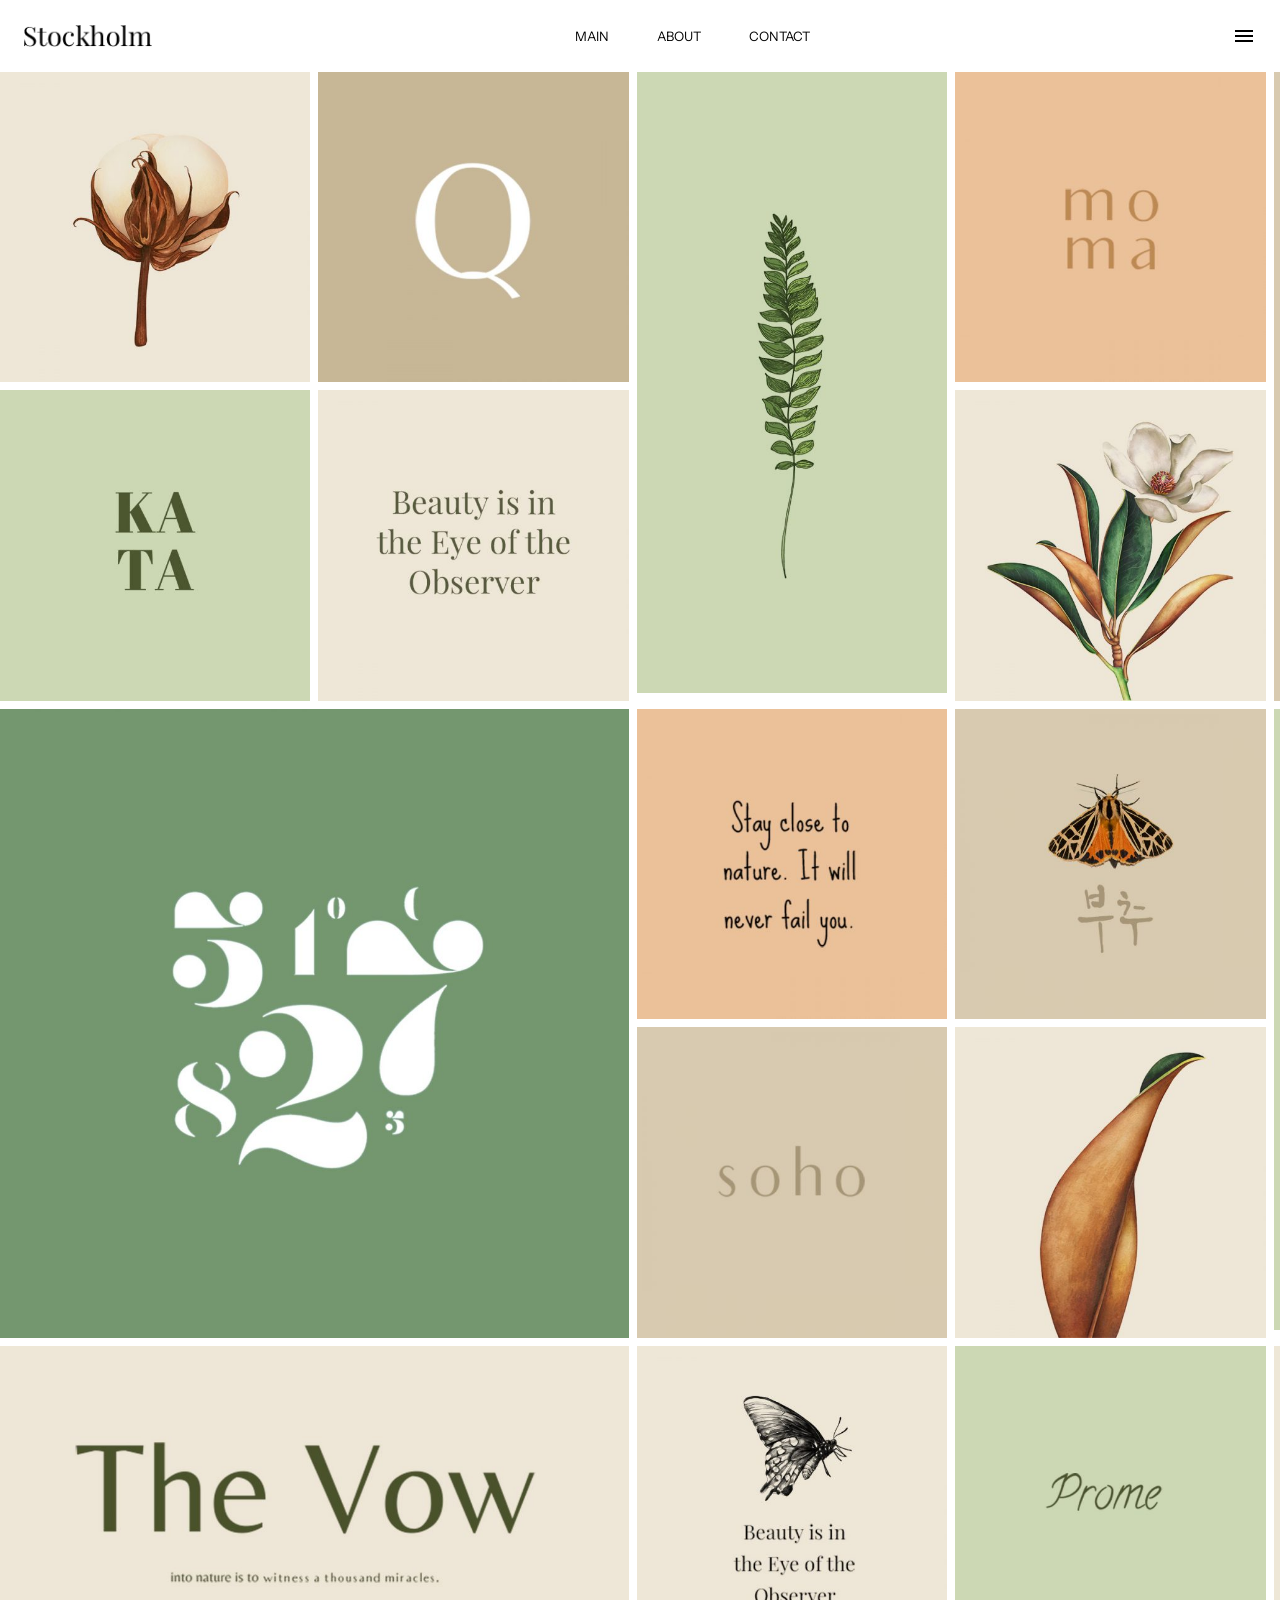
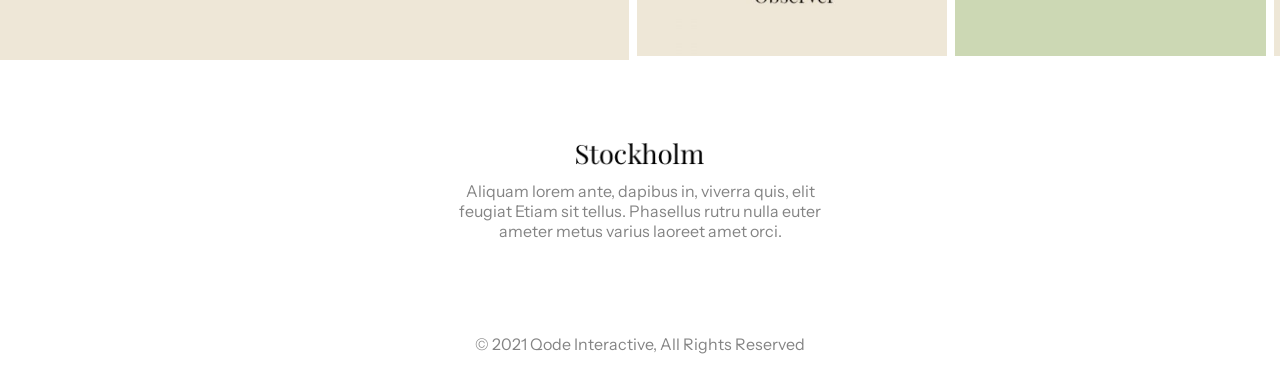
==== index.html @ b2911836 "first commit" ====
<!DOCTYPE html>
<html lang="en">
<head>
    <meta charset="UTF-8">
    <meta name="viewport" content="width=device-width, initial-scale=1.0">
    <link href="https://fonts.googleapis.com/css2?family=Material+Symbols+Outlined" rel="stylesheet" />
    <link rel="stylesheet" href="css/index.css">
    <title>Stockholm</title>
</head>
<body>
    
    <header class="header">
        <img class="header__logo" src="media/Logo-dark.png" alt="">
        <nav class="header_menu">
            <ul>
                <li class="header__link"><a href="#">MAIN</a></li>
                <li class="header__link"><a href="about.html">ABOUT</a></li>
                <li class="header__link"><a href="#">CONTACT</a></li>
            </ul>

        </nav>
        <span class="material-symbols-outlined">menu</span>

    </header>


    <main>
        <section class="main_section">
            <img class="image-1" src="media/Masonry-list-img-1-500x500.jpg" alt="">
            <img class="image-2" src="media/Masonry-list-img-2-500x500.jpg" alt="">
            <img class="image-3" src="media/Masonry-list-img-3-500x1000.jpg" alt="">
            <img class="image-4" src="media/Masonry-list-img-4-500x500.jpg" alt="">
            <img class="image-5" src="media/Masonry-list-img-5-1000x1000.jpg" alt="">
            <img class="image-6" src="media/Masonry-list-img-6-500x500.jpg" alt="">
            <img class="image-7" src="media/Masonry-list-img-7-500x500.jpg" alt="">
            <img class="image-8" src="media/Masonry-list-img-8-500x500.jpg" alt="">
            <img class="image-9" src="media/Masonry-list-img-9-1000x1000.jpg" alt="">
            <img class="image-10" src="media/Masonry-list-img-10-500x500.jpg" alt="">
            <img class="image-11" src="media/Masonry-list-img-11-500x500.jpg" alt="">
            <img class="image-12" src="media/Masonry-list-img-12-500x1000.jpg" alt="">
            <img class="image-13" src="media/Masonry-list-img-13-500x500.jpg" alt="">
            <img class="image-14" src="media/Masonry-list-img-14-500x500.jpg" alt="">
            <img class="image-15" src="media/Masonry-list-img-15-500x500.jpg" alt="">
            <img class="image-16" src="media/Masonry-list-img-16-500x500.jpg" alt="">
            <img class="image-17" src="media/Masonry-list-img-17-1000x500.jpg" alt="">
            <img class="image-18" src="media/Masonry-list-img-18-500x500.jpg" alt="">
            <img class="image-19" src="media/Masonry-list-img-19-500x500.jpg" alt="">
            <img class="image-20" src="media/Masonry-list-img-20-500x500.jpg" alt="">
            <img class="image-21" src="media/Masonry-list-img-21-500x500.jpg" alt="">
        </section>

        <section class="second_section">
            <img class="header__logo" src="media/Logo-dark.png" alt="">
            <div class="content">
                <p>Aliquam lorem ante, dapibus in, viverra quis, elit feugiat
                Etiam sit tellus. Phasellus rutru nulla euter ameter
                metus varius laoreet amet orci. </p>
            </div>
        </section>
    </main>
    

    <footer>

        <div>
            <p>
                © 2021 Qode Interactive, All Rights Reserved
            </p>
        </div>
    </footer>


</body>
</html>
---- css/index.css ----
@import url('https://fonts.googleapis.com/css2?family=Hedvig+Letters+Serif:opsz@12..24&family=Instrument+Sans:ital,wght@0,400..700;1,400..700&family=Open+Sans:ital,wght@0,300..800;1,300..800&display=swap');
* {
    padding: 0;
    margin: 0;
    box-sizing: border-box;
}


:root {

    --max_width_xl: 120rem;
    --font-text: "Instrument Sans", sans-serif;

    /* Color */
    --color-text: #848484;

    --banner-min-width: 30vh;

}

img {
    max-width: 100%;
    width: 100%;
}

a {
    text-decoration: none;
    color: inherit;
}

.header__logo{
    max-width: 8rem;
}   

.header {
    display: flex;
    padding: 1.5rem;
    justify-content: space-between;
    align-items: center;
    max-width: var(--max_width_xl);
}

.header_menu {

    & ul {
        list-style: none;
        display: flex;
        flex-flow: row nowrap;
        align-items: center;
        gap: 3rem;
    }
    
    & ul li {
        font-family: var(--font-text);
        font-size: 13px;
    }

    & ul li:hover {
        color: #77875B;
    }
}


.main_section {
    display: grid;
    grid-template-columns: repeat(6, 19.4rem);
    grid-template-rows: repeat(5, 19.4rem);
    gap: .5rem;

    & .image-1 {
        grid-column: 1 / 2;
        grid-row: 1 / 2;
    }
    & .image-2 {
        grid-column: 2 / 3;
        grid-row: 1 / 2;
    }

    & .image-3 {
        grid-column: 3 / 4;
        grid-row: 1 / 2;
    }
    
    & .image-4 {
        grid-column: 4 / 5;
        grid-row: 1 / 2;
    }

    & .image-5 {
        grid-column: 5 / 7;
        grid-row: 1 / 3;
    }

    & .image-6 {
        grid-column: 1 / 2;
        grid-row: 2 / 3;
    }

    & .image-7 {
        grid-column: 2 / 3;
        grid-row: 2 / 3;
    }


    & .image-8 {
        grid-column: 4  / 5;
        grid-row: 2 / 3;

    }

    & .image-9 {
        grid-column: 1  / 3;
        grid-row: 3 / 5;

    }

    & .image-10 {
        grid-column: 4  / 5;
        grid-row: 3 / 4;

    }

    & .image-11 {
        grid-column: 3  / 4;
        grid-row: 3 / 4;

    }

    & .image-12 {
        grid-column: 5  / 6;
        grid-row: 3 / 5;

    }

    & .image-13 {
        grid-column: 6  / 7;
        grid-row: 3 / 4;

    }

    & .image-14 {
        grid-column: 4 / 5;
        grid-row: 4 / 5;
    }

    & .image-15 {
        grid-column: 3 / 4;
        grid-row: 4 / 5;
    }

    & .image-16 {
        grid-column: 6 / 7;
        grid-row: 4 / 5;
    }

    & .image-17 {
        grid-column: 1 / 3;
        grid-row: 5 / 6;
    }

    & .image-18 {
        grid-column: 4 / 5;
        grid-row: 5 / 6;
    }

    & .image-19 {
        grid-column: 3 / 4;
        grid-row: 5 / 6;
    }
    
    & .image-20 {
        grid-column: 6 / 7;
        grid-row: 5 / 6;
    }

    & .image-21 {
        grid-column: 5 / 6;
        grid-row: 5 / 6;
    }
    
}

.second_section {
    margin: 0 auto;
    display: flex;
    flex-flow: column nowrap;
    justify-content: center;
    align-items: center;
    padding: 87px 0 61px 0;
    gap: 1rem;
}
.content {
    width: 400px;
    & p {
        font-family: var(--font-text);
        color: var(--color-text);
        text-align: center;
    }
}

footer{
    padding: 2rem;
    font-family: var(--font-text);
    color: var(--color-text);
    text-align: center;
}

.hero-banner--small {
    background-image: url(../media/Masonry-list-img-20-500x500.jpg);
    background-size: cover;
    background-repeat: no-repeat;
    background-position: center left;
    min-height: var(--banner-min-width);


}
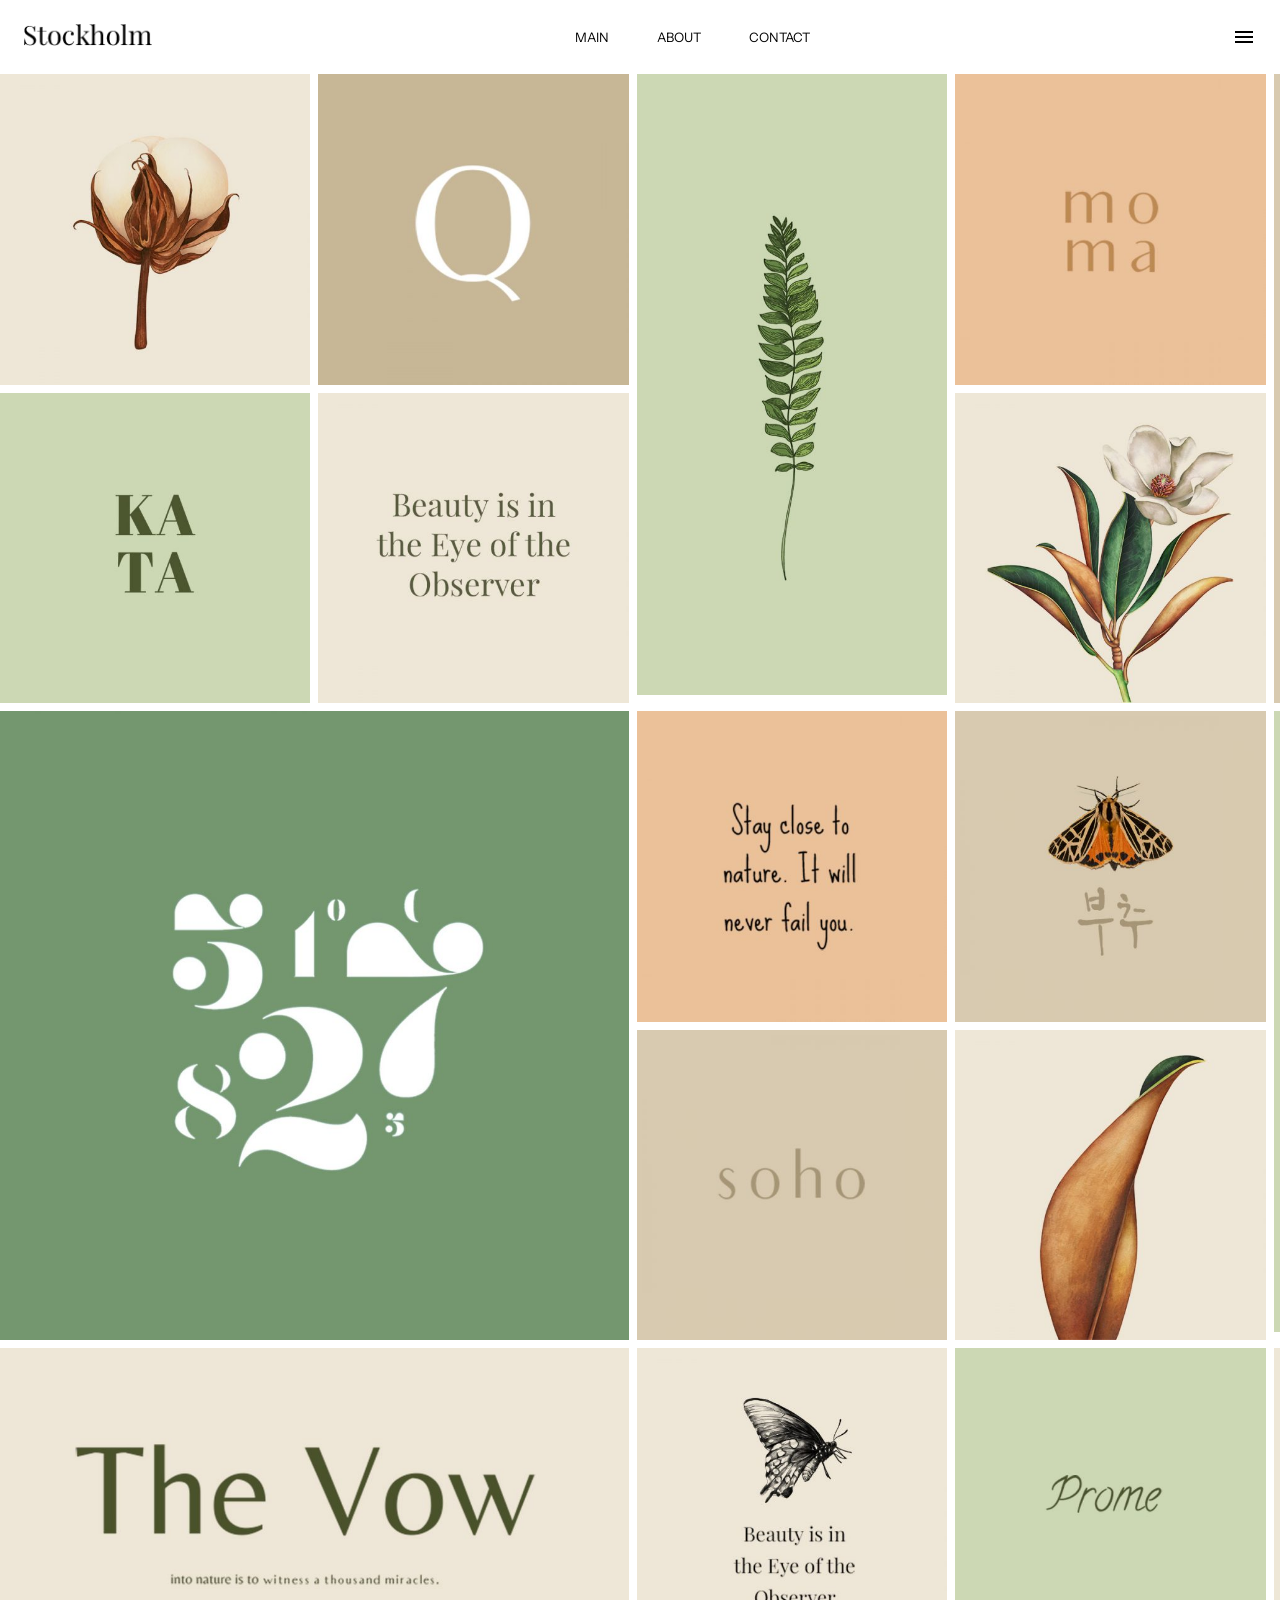
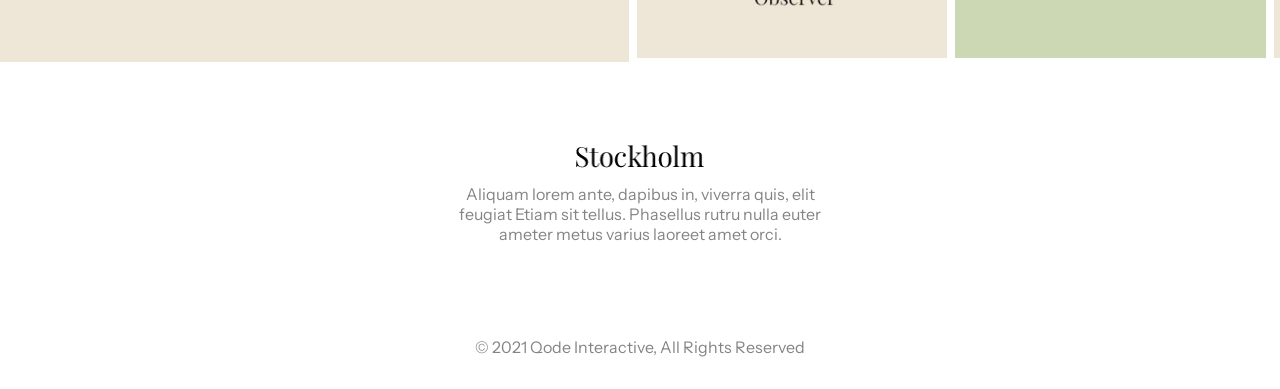
==== commit c4c4d818: "first commit" ====
--- a/index.html
+++ b/index.html
@@ -8,21 +8,19 @@
     <title>Stockholm</title>
 </head>
 <body>
-    
     <header class="header">
-        <img class="header__logo" src="media/Logo-dark.png" alt="">
+        <a href="#">
+            <img class="header__logo" src="media/Logo-dark.png" alt="">
+        </a>
         <nav class="header_menu">
             <ul>
                 <li class="header__link"><a href="#">MAIN</a></li>
                 <li class="header__link"><a href="about.html">ABOUT</a></li>
                 <li class="header__link"><a href="#">CONTACT</a></li>
             </ul>
-
         </nav>
         <span class="material-symbols-outlined">menu</span>
-
     </header>
-
 
     <main>
         <section class="main_section">
@@ -59,7 +57,6 @@
         </section>
     </main>
     
-
     <footer>
 
         <div>
@@ -69,6 +66,5 @@
         </div>
     </footer>
 
-
 </body>
 </html>
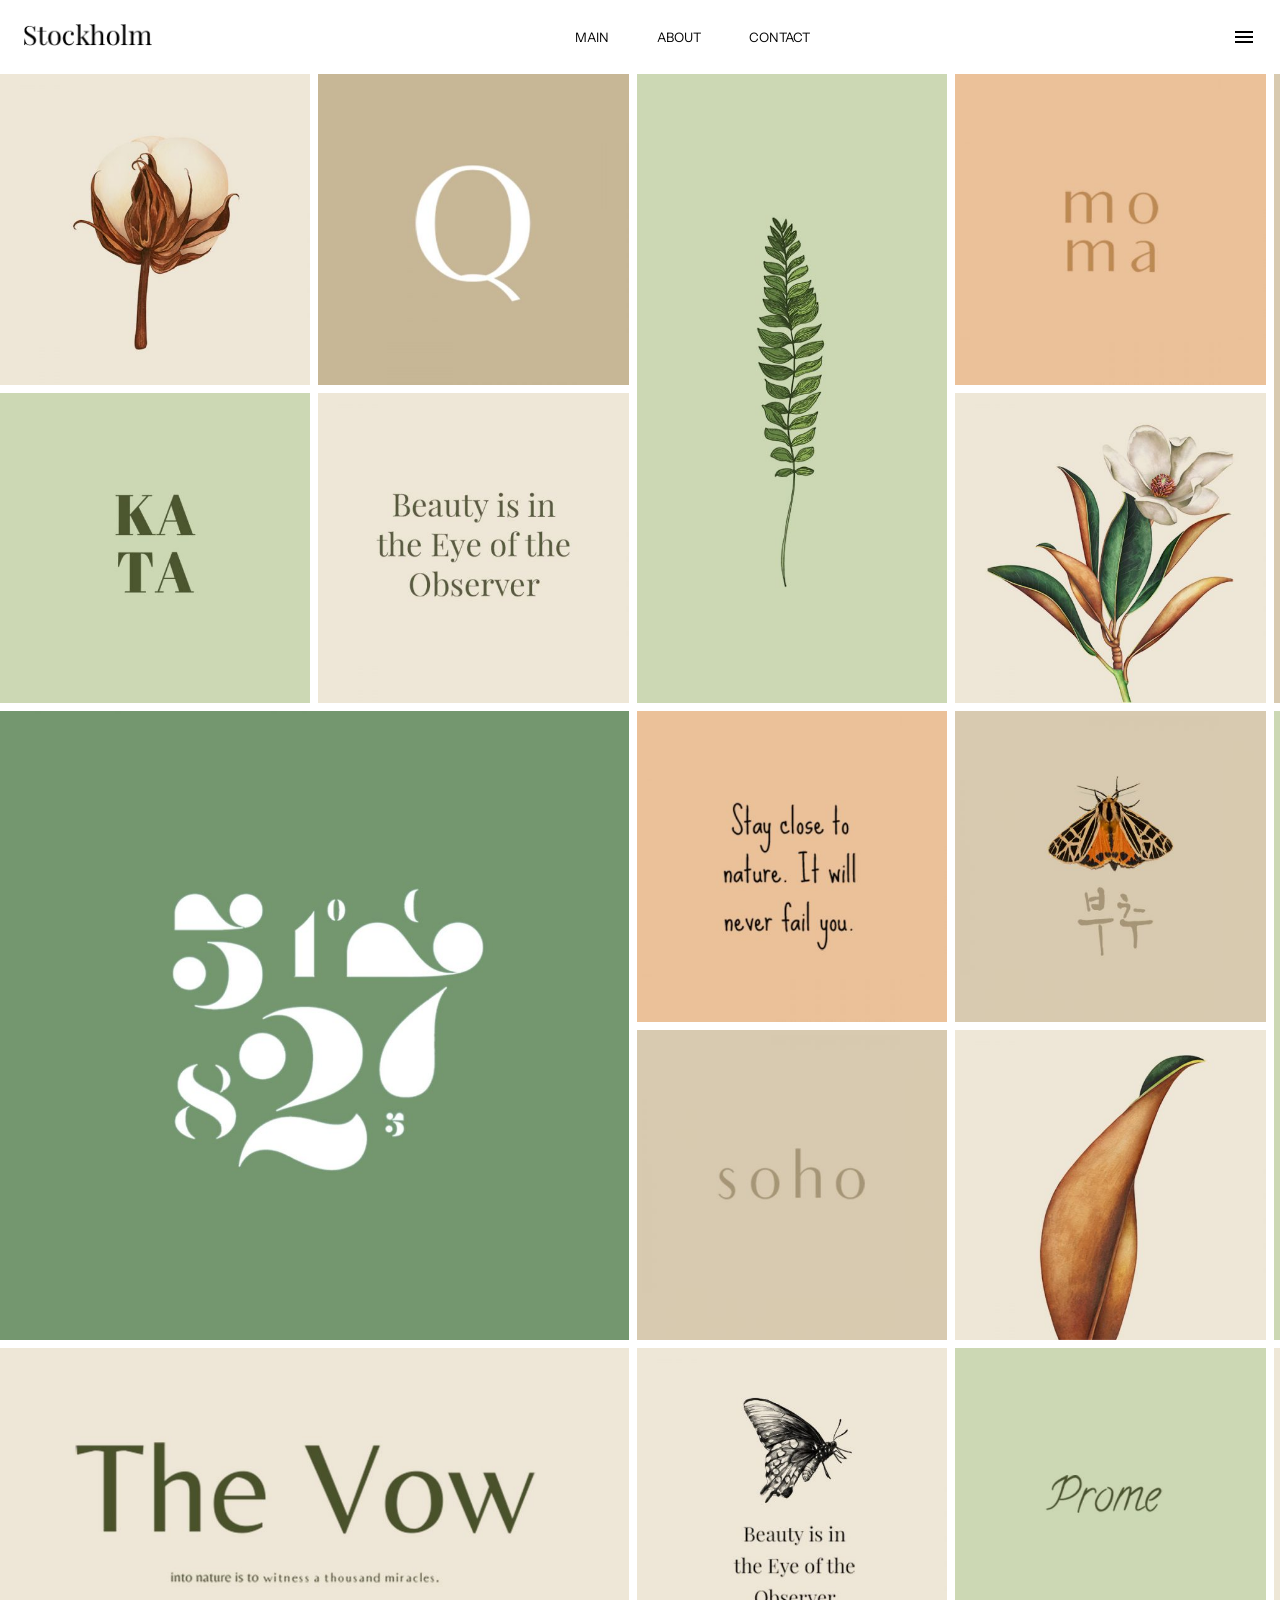
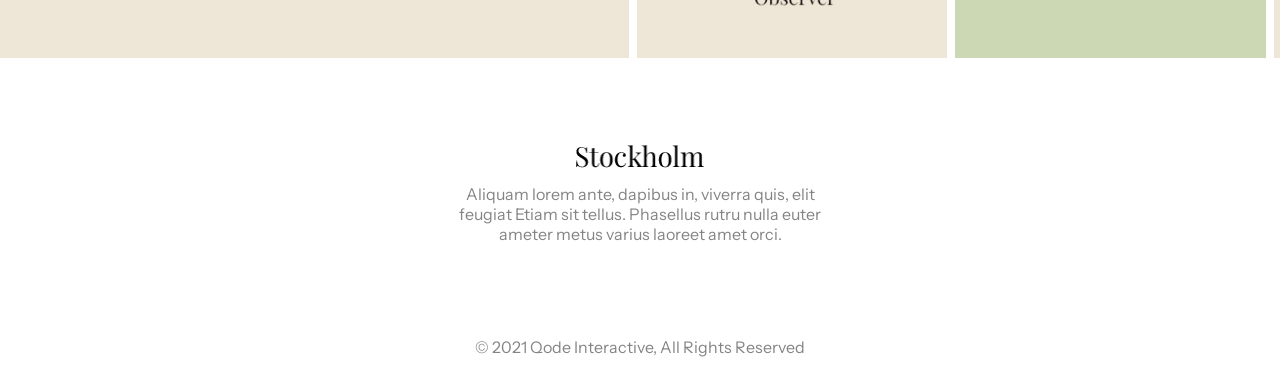
==== commit a8836e1f: "Modiffies index.css" ====
--- a/index.html
+++ b/index.html
@@ -1,5 +1,6 @@
 <!DOCTYPE html>
 <html lang="en">
+
 <head>
     <meta charset="UTF-8">
     <meta name="viewport" content="width=device-width, initial-scale=1.0">
@@ -7,6 +8,7 @@
     <link rel="stylesheet" href="css/index.css">
     <title>Stockholm</title>
 </head>
+
 <body>
     <header class="header">
         <a href="#">
@@ -22,43 +24,40 @@
         <span class="material-symbols-outlined">menu</span>
     </header>
 
-    <main>
-        <section class="main_section">
-            <img class="image-1" src="media/Masonry-list-img-1-500x500.jpg" alt="">
-            <img class="image-2" src="media/Masonry-list-img-2-500x500.jpg" alt="">
-            <img class="image-3" src="media/Masonry-list-img-3-500x1000.jpg" alt="">
-            <img class="image-4" src="media/Masonry-list-img-4-500x500.jpg" alt="">
-            <img class="image-5" src="media/Masonry-list-img-5-1000x1000.jpg" alt="">
-            <img class="image-6" src="media/Masonry-list-img-6-500x500.jpg" alt="">
-            <img class="image-7" src="media/Masonry-list-img-7-500x500.jpg" alt="">
-            <img class="image-8" src="media/Masonry-list-img-8-500x500.jpg" alt="">
-            <img class="image-9" src="media/Masonry-list-img-9-1000x1000.jpg" alt="">
-            <img class="image-10" src="media/Masonry-list-img-10-500x500.jpg" alt="">
-            <img class="image-11" src="media/Masonry-list-img-11-500x500.jpg" alt="">
-            <img class="image-12" src="media/Masonry-list-img-12-500x1000.jpg" alt="">
-            <img class="image-13" src="media/Masonry-list-img-13-500x500.jpg" alt="">
-            <img class="image-14" src="media/Masonry-list-img-14-500x500.jpg" alt="">
-            <img class="image-15" src="media/Masonry-list-img-15-500x500.jpg" alt="">
-            <img class="image-16" src="media/Masonry-list-img-16-500x500.jpg" alt="">
-            <img class="image-17" src="media/Masonry-list-img-17-1000x500.jpg" alt="">
-            <img class="image-18" src="media/Masonry-list-img-18-500x500.jpg" alt="">
-            <img class="image-19" src="media/Masonry-list-img-19-500x500.jpg" alt="">
-            <img class="image-20" src="media/Masonry-list-img-20-500x500.jpg" alt="">
-            <img class="image-21" src="media/Masonry-list-img-21-500x500.jpg" alt="">
-        </section>
+    <section class="main_section">
+        <img class="image image-1" src="media/Masonry-list-img-1-500x500.jpg" alt="">
+        <img class="image image-2" src="media/Masonry-list-img-2-500x500.jpg" alt="">
+        <img class="image image-3" src="media/Masonry-list-img-3-500x1000.jpg" alt="">
+        <img class="image image-4" src="media/Masonry-list-img-4-500x500.jpg" alt="">
+        <img class="image image-5" src="media/Masonry-list-img-5-1000x1000.jpg" alt="">
+        <img class="image image-6" src="media/Masonry-list-img-6-500x500.jpg" alt="">
+        <img class="image image-7" src="media/Masonry-list-img-7-500x500.jpg" alt="">
+        <img class="image image-8" src="media/Masonry-list-img-8-500x500.jpg" alt="">
+        <img class="image image-9" src="media/Masonry-list-img-9-1000x1000.jpg" alt="">
+        <img class="image image-11" src="media/Masonry-list-img-11-500x500.jpg" alt="">
+        <img class="image image-10" src="media/Masonry-list-img-10-500x500.jpg" alt="">
+        <img class="image image-12" src="media/Masonry-list-img-12-500x1000.jpg" alt="">
+        <img class="image image-13" src="media/Masonry-list-img-13-500x500.jpg" alt="">
+        <img class="image image-15" src="media/Masonry-list-img-15-500x500.jpg" alt="">
+        <img class="image image-14" src="media/Masonry-list-img-14-500x500.jpg" alt="">
+        <img class="image image-16" src="media/Masonry-list-img-16-500x500.jpg" alt="">
+        <img class="image image-17" src="media/Masonry-list-img-17-1000x500.jpg" alt="">
+        <img class="image image-19" src="media/Masonry-list-img-19-500x500.jpg" alt="">
+        <img class="image image-18" src="media/Masonry-list-img-18-500x500.jpg" alt="">
+        <img class="image image-21" src="media/Masonry-list-img-21-500x500.jpg" alt="">
+        <img class="image image-20" src="media/Masonry-list-img-20-500x500.jpg" alt="">
+    </section>
 
-        <section class="second_section">
-            <img class="header__logo" src="media/Logo-dark.png" alt="">
-            <div class="content">
-                <p>Aliquam lorem ante, dapibus in, viverra quis, elit feugiat
+    <section class="second_section">
+        <img class="header__logo" src="media/Logo-dark.png" alt="">
+        <div class="content">
+            <p>Aliquam lorem ante, dapibus in, viverra quis, elit feugiat
                 Etiam sit tellus. Phasellus rutru nulla euter ameter
                 metus varius laoreet amet orci. </p>
-            </div>
-        </section>
-    </main>
-    
+        </div>
+    </section>
+
     <footer>
-
         <div>
             <p>
                 © 2021 Qode Interactive, All Rights Reserved
--- a/css/index.css
+++ b/css/index.css
@@ -60,125 +60,44 @@
     }
 }
 
+.image {
+    width: 100%;
+    height: 100%;
+    object-fit: cover;
+    display: block;
+}
 
 .main_section {
     display: grid;
     grid-template-columns: repeat(6, 19.4rem);
-    grid-template-rows: repeat(5, 19.4rem);
+    grid-auto-rows: 19.4rem;
     gap: .5rem;
-
-    & .image-1 {
-        grid-column: 1 / 2;
-        grid-row: 1 / 2;
-    }
-    & .image-2 {
-        grid-column: 2 / 3;
-        grid-row: 1 / 2;
-    }
 
     & .image-3 {
         grid-column: 3 / 4;
-        grid-row: 1 / 2;
-    }
-    
-    & .image-4 {
-        grid-column: 4 / 5;
-        grid-row: 1 / 2;
+        grid-row: 1 / 3;
     }
 
     & .image-5 {
-        grid-column: 5 / 7;
-        grid-row: 1 / 3;
-    }
-
-    & .image-6 {
-        grid-column: 1 / 2;
-        grid-row: 2 / 3;
-    }
-
-    & .image-7 {
-        grid-column: 2 / 3;
-        grid-row: 2 / 3;
-    }
-
-
-    & .image-8 {
-        grid-column: 4  / 5;
-        grid-row: 2 / 3;
-
+        grid-column: 5 / span 2;
+        grid-row: 1 / span 2;
     }
 
     & .image-9 {
-        grid-column: 1  / 3;
-        grid-row: 3 / 5;
-
-    }
-
-    & .image-10 {
-        grid-column: 4  / 5;
-        grid-row: 3 / 4;
-
-    }
-
-    & .image-11 {
-        grid-column: 3  / 4;
-        grid-row: 3 / 4;
-
+        grid-column: 1 / span 2;
+        grid-row: 3 / span 2;
     }
 
     & .image-12 {
-        grid-column: 5  / 6;
-        grid-row: 3 / 5;
-
-    }
-
-    & .image-13 {
-        grid-column: 6  / 7;
-        grid-row: 3 / 4;
-
-    }
-
-    & .image-14 {
-        grid-column: 4 / 5;
-        grid-row: 4 / 5;
-    }
-
-    & .image-15 {
-        grid-column: 3 / 4;
-        grid-row: 4 / 5;
-    }
-
-    & .image-16 {
-        grid-column: 6 / 7;
-        grid-row: 4 / 5;
+        grid-column: 5 / 6;
+        grid-row: 3 / span 2;
     }
 
     & .image-17 {
-        grid-column: 1 / 3;
-        grid-row: 5 / 6;
+        grid-column: 1 / span 2;
     }
+}
 
-    & .image-18 {
-        grid-column: 4 / 5;
-        grid-row: 5 / 6;
-    }
-
-    & .image-19 {
-        grid-column: 3 / 4;
-        grid-row: 5 / 6;
-    }
-    
-    & .image-20 {
-        grid-column: 6 / 7;
-        grid-row: 5 / 6;
-    }
-
-    & .image-21 {
-        grid-column: 5 / 6;
-        grid-row: 5 / 6;
-    }
-    
-}
 
 .second_section {
     margin: 0 auto;
@@ -212,5 +131,4 @@
     background-position: center left;
     min-height: var(--banner-min-width);
 
-
 }
